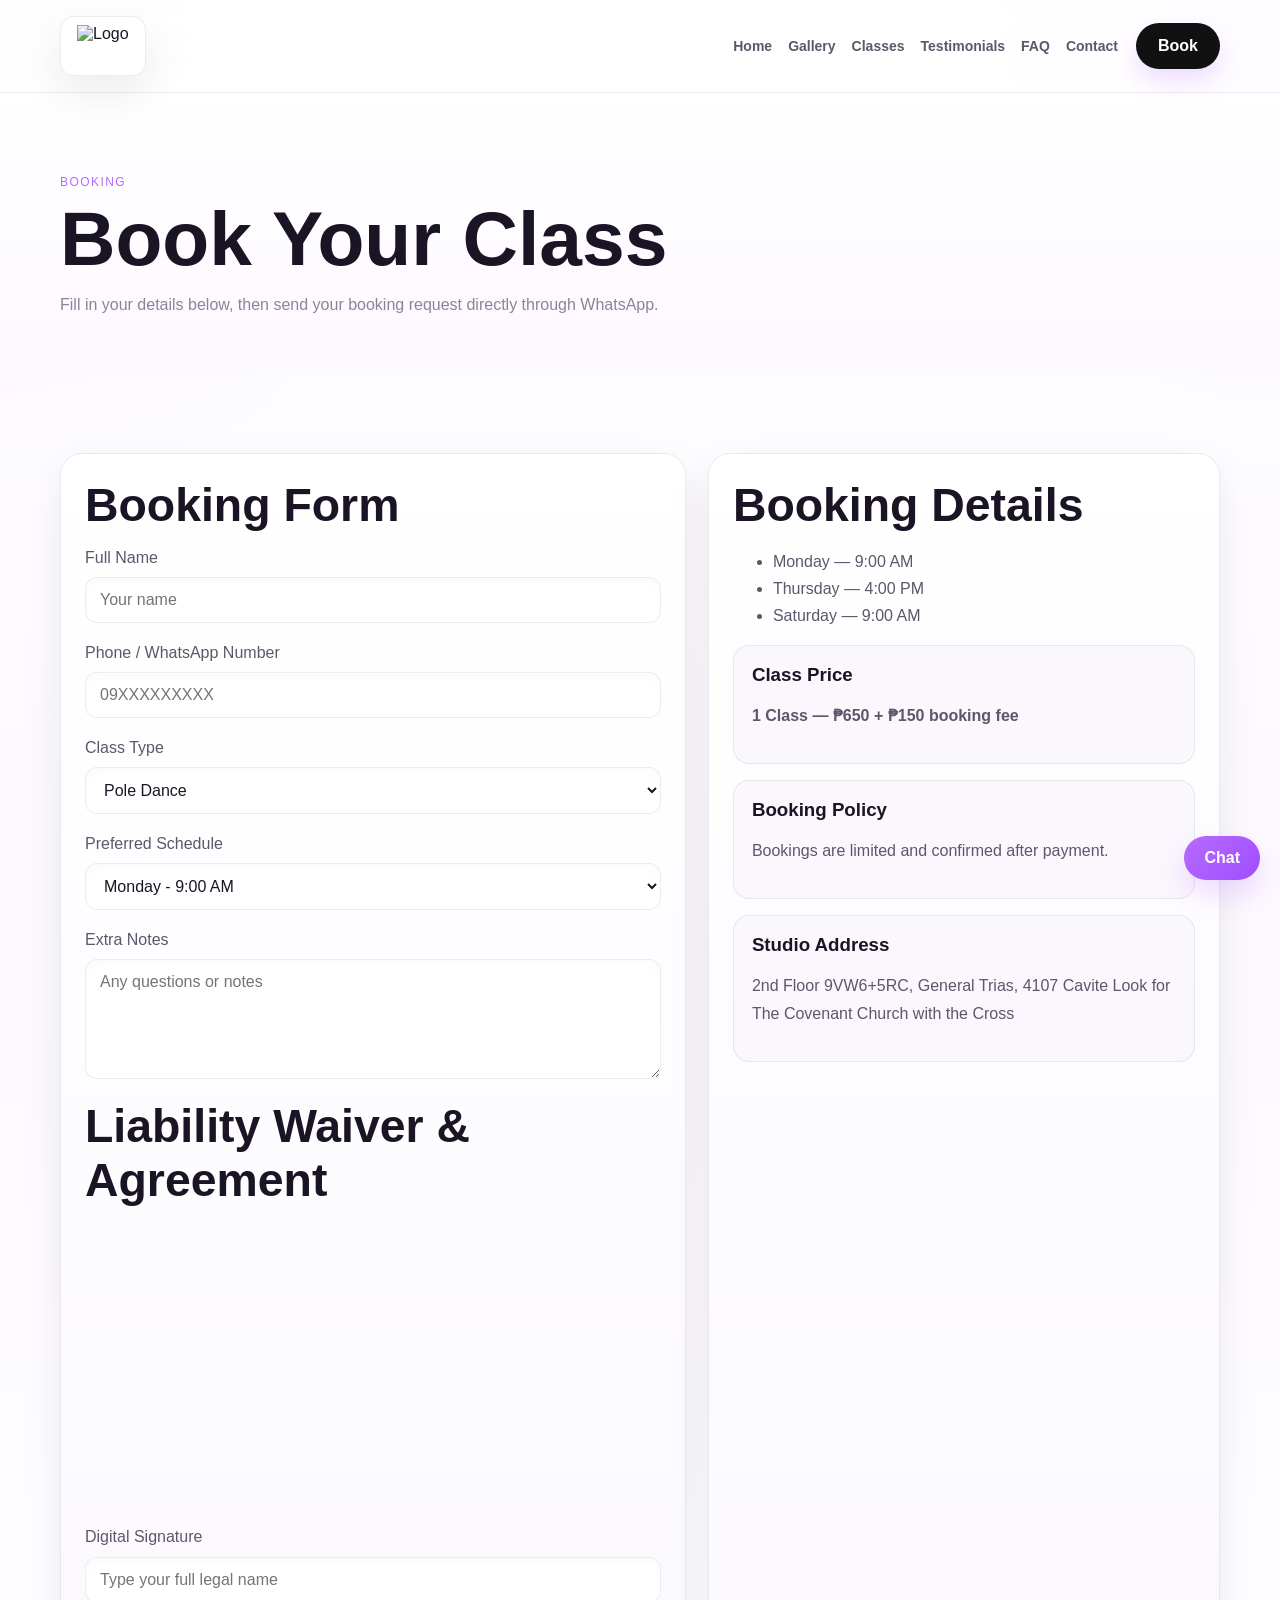
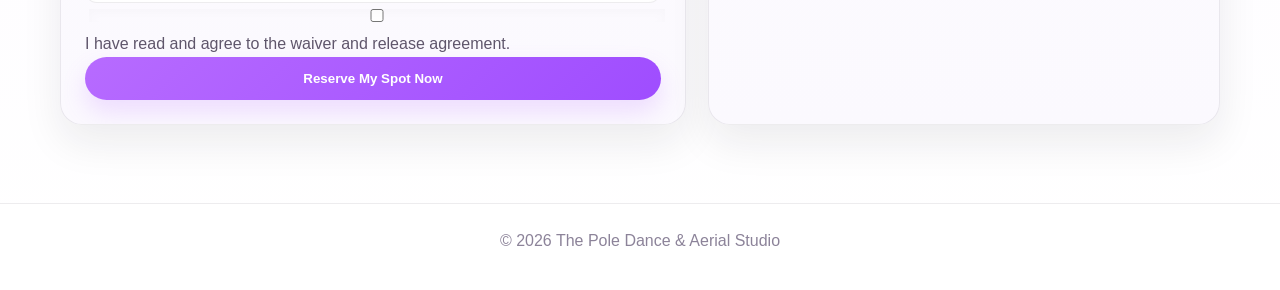
==== booking.html @ 5b28c8a2 "Update booking.html" ====
<!DOCTYPE html>
<html lang="en">
<head>
  <meta charset="UTF-8" />
  <meta name="viewport" content="width=device-width, initial-scale=1.0" />
  <title>Book a Class | The Pole Dance & Aerial Studio</title>
  <link rel="stylesheet" href="styles.css">
</head>
<body>

<header>
  <div class="container nav">
    <div class="logo-box"><img src="logo.jpg" alt="Logo"></div>
    <div class="nav-right">
      <nav>
        <a href="index.html">Home</a>
        <a href="gallery.html">Gallery</a>
        <a href="classes.html">Classes</a>
        <a href="testimonials.html">Testimonials</a>
        <a href="faq.html">FAQ</a>
        <a href="contact.html">Contact</a>
      </nav>
      <a href="booking.html" class="book-btn active">Book</a>
    </div>
  </div>
</header>

<section class="banner">
  <div class="container">
    <p class="eyebrow">Booking</p>
    <h1>Book Your Class</h1>
    <p class="copy">Fill in your details below, then send your booking request directly through WhatsApp.</p>
  </div>
</section>

<section class="section">
  <div class="container">
    <div class="grid">
      <div class="card text-card">
        <h2>Booking Form</h2>

        <div class="form-group">
          <label for="name">Full Name</label>
          <input id="name" type="text" placeholder="Your name">
        </div>

        <div class="form-group">
          <label for="phone">Phone / WhatsApp Number</label>
          <input id="phone" type="text" placeholder="09XXXXXXXXX">
        </div>

        <div class="form-group">
          <label for="classType">Class Type</label>
          <select id="classType">
            <option value="Pole Dance">Pole Dance</option>
            <option value="Aerial Hoop">Aerial Hoop</option>
          </select>
        </div>

        <div class="form-group">
          <label for="day">Preferred Schedule</label>
          <select id="day">
            <option value="Monday - 9:00 AM">Monday - 9:00 AM</option>
            <option value="Thursday - 4:00 PM">Thursday - 4:00 PM</option>
            <option value="Saturday - 9:00 AM">Saturday - 9:00 AM</option>
          </select>
        </div>

        <div class="form-group">
          <label for="notes">Extra Notes</label>
          <textarea id="notes" placeholder="Any questions or notes"></textarea>
        </div>
<div class="waiver-section">

  <h2>Liability Waiver & Agreement</h2>

  <div class="waiver-scroll">

    <iframe 
      src="Legacy_Pole_Aerial_Waiver.pdf"
      width="100%"
      height="300px"
      style="border:none;">
    </iframe>

  </div>

  <div class="signature-section">

    <label>Digital Signature</label>

    <input 
      type="text" 
      id="signature"
      placeholder="Type your full legal name"
      required
    >

    <label class="checkbox-waiver">
      <input type="checkbox" id="waiverAgree" required>
      I have read and agree to the waiver and release agreement.
    </label>
<button type="button" class="submit-btn" onclick="validateWaiver()">
  Reserve My Spot Now
</button>
  </div>
<script>
function validateWaiver() {
    const waiver = document.getElementById("waiverAgree");

    if (!waiver.checked) {
        alert("Please agree to the waiver before booking.");
        return;
    }

    window.location.href = "https://api.whatsapp.com/send?phone=639910194877&text=Hi%20Legacy%20Dance%20Studio%2C%20I%20have%20read%20and%20agreed%20to%20the%20waiver.%20I%20would%20like%20to%20book%20a%20class.";
}
</script>
</div>
      


      </div>

      <div class="card text-card">
        <h2>Booking Details</h2>
        <ul>
          <li>Monday — 9:00 AM</li>
          <li>Thursday — 4:00 PM</li>
          <li>Saturday — 9:00 AM</li>
        </ul>

        <div class="info-box">
          <h3>Class Price</h3>
          <p><strong>1 Class — ₱650 + ₱150 booking fee</strong></p>
        </div>

        <div class="info-box">
          <h3>Booking Policy</h3>
          <p>Bookings are limited and confirmed after payment.</p>
        </div>

        <div class="info-box">
          <h3>Studio Address</h3>
          <p>2nd Floor 9VW6+5RC, General Trias, 4107 Cavite Look for The Covenant Church with the Cross </p>
        </div>
      </div>
    </div>
  </div>
</section>

<footer>© 2026 The Pole Dance &amp; Aerial Studio</footer>

<a class="whatsapp" href="https://https://api.whatsapp.com/send?phone=639063782296&text=/639063782296?text=Hi%2C%20I%E2%80%99d%20like%20to%20book%20a%20class%20at%20The%20Pole%20Dance%20%26%20Aerial%20Studio.">Chat</a>

<script>
  
</script>
<script>
function validateWaiver() {
    const waiver = document.getElementById("waiverAgree");

    if (!waiver.checked) {
        alert("Please agree to the waiver before booking.");
        return;
    }

    window.location.href = "https://wa.me/639910194877?text=Hi%20Legacy%20Dance%20Studio,%20I%20have%20read%20and%20agreed%20to%20the%20waiver.%20I%20would%20like%20to%20book%20a%20class.";
}
</script>
</body>
</html>
---- styles.css ----
:root{
  --bg:#ffffff;
  --bg-soft:#faf7fd;
  --card:#ffffff;
  --card-soft:#fbf9fe;
  --text:#1a1424;
  --muted:#5f566b;
  --muted-2:#8c8399;
  --accent:#b76bff;
  --accent-2:#f2e6ff;
  --line:rgba(31,22,40,0.08);
  --shadow:0 18px 40px rgba(31,22,40,0.08);
  --shadow-strong:0 24px 50px rgba(31,22,40,0.12);
  --radius:22px;
  --max:1160px;
}

*{box-sizing:border-box}
html{scroll-behavior:smooth}
body{
  margin:0;
  font-family:Arial, Helvetica, sans-serif;
  color:var(--text);
  background:
    radial-gradient(circle at top left, rgba(183,107,255,0.08), transparent 22%),
    radial-gradient(circle at top right, rgba(242,230,255,0.9), transparent 18%),
    linear-gradient(180deg,#ffffff 0%, #fcf9ff 48%, #ffffff 100%);
}

a{color:inherit;text-decoration:none}

.container{
  width:min(var(--max), calc(100% - 32px));
  margin:0 auto;
}

header{
  position:sticky;
  top:0;
  z-index:100;
  background:rgba(255,255,255,0.88);
  border-bottom:1px solid var(--line);
  backdrop-filter:blur(14px);
}

.nav{
  display:flex;
  justify-content:space-between;
  align-items:center;
  gap:18px;
  flex-wrap:wrap;
  padding:16px 0;
}

.logo-box{
  background:#fff;
  padding:8px 16px;
  border-radius:14px;
  box-shadow:var(--shadow);
  border:1px solid var(--line);
}

.logo-box img{
  display:block;
  height:42px;
  width:auto;
}

.nav-right{
  display:flex;
  align-items:center;
  gap:18px;
  flex-wrap:wrap;
}

nav{
  display:flex;
  gap:16px;
  flex-wrap:wrap;
}

nav a{
  font-size:14px;
  font-weight:700;
  color:var(--muted);
  transition:color .2s ease;
}

nav a:hover,
nav a.active{
  color:var(--text);
}

.book-btn,
.btn,
.btn-secondary{
  display:inline-flex;
  align-items:center;
  justify-content:center;
  padding:13px 20px;
  border-radius:999px;
  font-weight:700;
  transition:transform .2s ease, box-shadow .2s ease, opacity .2s ease;
}

.book-btn,
.btn{
  background:linear-gradient(135deg,var(--accent),#9f4dff);
  color:#fff;
  box-shadow:0 12px 24px rgba(183,107,255,0.22);
}

.book-btn:hover,
.btn:hover,
.btn-secondary:hover{
  transform:translateY(-2px);
}

.btn-secondary{
  background:#fff;
  color:var(--text);
  border:1px solid var(--line);
  box-shadow:var(--shadow);
}

.hero{
  position:relative;
  overflow:hidden;
  background:
    linear-gradient(180deg, rgba(255,255,255,0.56), rgba(255,255,255,0.9)),
    url('pole1.jpg.png') center/cover no-repeat;
}

.hero::before{
  content:"";
  position:absolute;
  inset:0;
  background:radial-gradient(circle at left center, rgba(183,107,255,0.08), transparent 28%);
  pointer-events:none;
}

.hero-inner{
  position:relative;
  padding:120px 0 96px;
  max-width:760px;
}

.badge{
  display:inline-block;
  margin-bottom:18px;
  padding:9px 15px;
  border-radius:999px;
  background:#fff;
  border:1px solid var(--line);
  color:var(--accent);
  font-size:12px;
  letter-spacing:.12em;
  text-transform:uppercase;
  box-shadow:var(--shadow);
}

h1{
  margin:0 0 14px;
  font-size:clamp(2.8rem,6vw,5rem);
  line-height:1.02;
}

.hero p{
  max-width:700px;
  color:var(--muted);
  line-height:1.7;
  font-size:18px;
  margin:0 0 22px;
}

.hero-actions{
  display:flex;
  gap:14px;
  flex-wrap:wrap;
  margin-bottom:16px;
}

.hero-note{
  color:var(--accent);
  font-weight:700;
}

.section{
  padding:78px 0;
}

.banner{
  padding:82px 0 28px;
  background:linear-gradient(180deg,#ffffff,#fcf9ff);
}

.eyebrow{
  color:var(--accent);
  text-transform:uppercase;
  letter-spacing:.12em;
  font-size:12px;
  margin:0 0 10px;
}

h2{
  margin:0 0 12px;
  font-size:clamp(2rem,4vw,2.9rem);
}

h3{
  margin:0 0 10px;
}

.copy{
  color:var(--muted-2);
  line-height:1.7;
  max-width:760px;
  margin:0 0 28px;
}

.grid-2,
.grid-3,
.grid{
  display:grid;
  gap:22px;
}

.grid-2{grid-template-columns:repeat(2,minmax(0,1fr))}
.grid-3{grid-template-columns:repeat(3,minmax(0,1fr))}
.grid{grid-template-columns:1.1fr .9fr}

.card{
  background:linear-gradient(180deg,var(--card) 0%, var(--card-soft) 100%);
  border:1px solid var(--line);
  border-radius:var(--radius);
  overflow:hidden;
  box-shadow:var(--shadow);
  transition:transform .22s ease, box-shadow .22s ease;
}

.card:hover{
  transform:translateY(-4px);
  box-shadow:var(--shadow-strong);
}

.card img{
  width:100%;
  height:380px;
  object-fit:cover;
  display:block;
}

.card-body,
.text-card{
  padding:24px;
}

.card-body p,
.text-card p,
.text-card li,
.text-card label,
.copy-small{
  color:var(--muted);
  line-height:1.7;
}

.feature-grid{
  display:grid;
  grid-template-columns:repeat(4,minmax(0,1fr));
  gap:16px;
  margin-top:26px;
}

.feature-pill{
  background:#fff;
  border:1px solid var(--line);
  border-radius:18px;
  padding:18px;
  color:var(--muted);
  box-shadow:var(--shadow);
}

.feature-pill strong{
  display:block;
  margin-bottom:6px;
  color:var(--text);
}

.quote{
  font-size:17px;
  line-height:1.8;
  color:var(--text);
}

.name{
  margin-top:16px;
  color:var(--accent);
  font-weight:700;
}

details{
  background:#fff;
  border:1px solid var(--line);
  border-radius:18px;
  box-shadow:var(--shadow);
  overflow:hidden;
  margin-bottom:16px;
}

summary{
  list-style:none;
  cursor:pointer;
  padding:22px 24px;
  font-weight:700;
  position:relative;
}

summary::-webkit-details-marker{display:none}

summary::after{
  content:"+";
  position:absolute;
  right:24px;
  top:50%;
  transform:translateY(-50%);
  font-size:22px;
  color:var(--accent);
}

details[open] summary::after{
  content:"–";
}

.faq-answer{
  padding:0 24px 22px;
  color:var(--muted);
  line-height:1.7;
}

.form-group{
  margin-bottom:16px;
}

input,select,textarea{
  width:100%;
  margin-top:6px;
  padding:13px 14px;
  border-radius:12px;
  border:1px solid var(--line);
  background:#fff;
  color:var(--text);
  font:inherit;
  box-shadow:0 4px 10px rgba(0,0,0,0.02) inset;
}

textarea{
  min-height:120px;
  resize:vertical;
}

.submit-btn{
  display:inline-flex;
  align-items:center;
  justify-content:center;
  width:100%;
  padding:14px 22px;
  border:none;
  border-radius:999px;
  background:linear-gradient(135deg,var(--accent),#9f4dff);
  color:#fff;
  font-weight:700;
  cursor:pointer;
  box-shadow:0 12px 24px rgba(183,107,255,0.2);
}

.info-box{
  background:var(--bg-soft);
  border:1px solid var(--line);
  border-radius:16px;
  padding:18px;
  margin-top:16px;
}

.social-stack{
  display:flex;
  flex-direction:column;
  gap:12px;
  margin-top:14px;
}

.social-btn{
  display:flex;
  align-items:center;
  gap:10px;
  padding:13px 14px;
  border-radius:14px;
  color:#fff;
  font-weight:700;
}

.social-facebook{
  background:#1877F2;
  box-shadow:0 10px 22px rgba(24,119,242,0.14);
}

.social-instagram{
  background:linear-gradient(45deg,#f09433,#e6683c,#dc2743,#cc2366,#bc1888);
  box-shadow:0 10px 22px rgba(220,39,67,0.14);
}

.map-wrap{
  margin-top:18px;
  border-radius:18px;
  overflow:hidden;
  border:1px solid var(--line);
  box-shadow:var(--shadow);
}

.map-wrap iframe{
  width:100%;
  height:320px;
  border:0;
  display:block;
}

.price-card{
  text-align:center;
  background:linear-gradient(135deg,#ffffff,#faf7fd);
}

.price{
  font-size:28px;
  font-weight:700;
  color:var(--accent);
  margin:10px 0 14px;
}

footer{
  border-top:1px solid var(--line);
  color:var(--muted-2);
  text-align:center;
  padding:28px 20px 40px;
  background:#fff;
}

.whatsapp{
  position:fixed;
  right:20px;
  bottom:20px;
  z-index:60;
  padding:13px 20px;
  border-radius:999px;
  background:linear-gradient(135deg,var(--accent),#9f4dff);
  color:#fff;
  font-weight:700;
  box-shadow:0 14px 28px rgba(183,107,255,0.22);
}

@media (max-width:900px){
  .grid-2,.grid-3,.grid,.feature-grid{
    grid-template-columns:1fr;
  }
}
.booking-section {
  max-width: 760px;
  margin: 60px auto;
  padding: 30px;
  text-align: center;
}

.booking-form {
  display: flex;
  flex-direction: column;
  gap: 15px;
  text-align: left;
  background: #fff;
  padding: 30px;
  border-radius: 18px;
  box-shadow: 0 10px 30px rgba(0,0,0,0.08);
}

.booking-form input,
.booking-form select {
  padding: 14px;
  border: 1px solid #ddd;
  border-radius: 10px;
  font-size: 16px;
}

.payment-box {
  background: #faf7f0;
  padding: 20px;
  border-radius: 14px;
  border: 1px solid #e6d8b8;
}

.note {
  font-size: 14px;
  color: #777;
}

.book-btn {
  background: #111;
  color: white;
  padding: 14px 22px;
  border: none;
  border-radius: 999px;
  text-align: center;
  text-decoration: none;
  font-size: 16px;
  cursor: pointer;
}

.confirmation {
  margin-top: 25px;
  padding: 25px;
  background: #f6f1e7;
  border-radius: 15px;
}

.hidden {
  display: none;
}
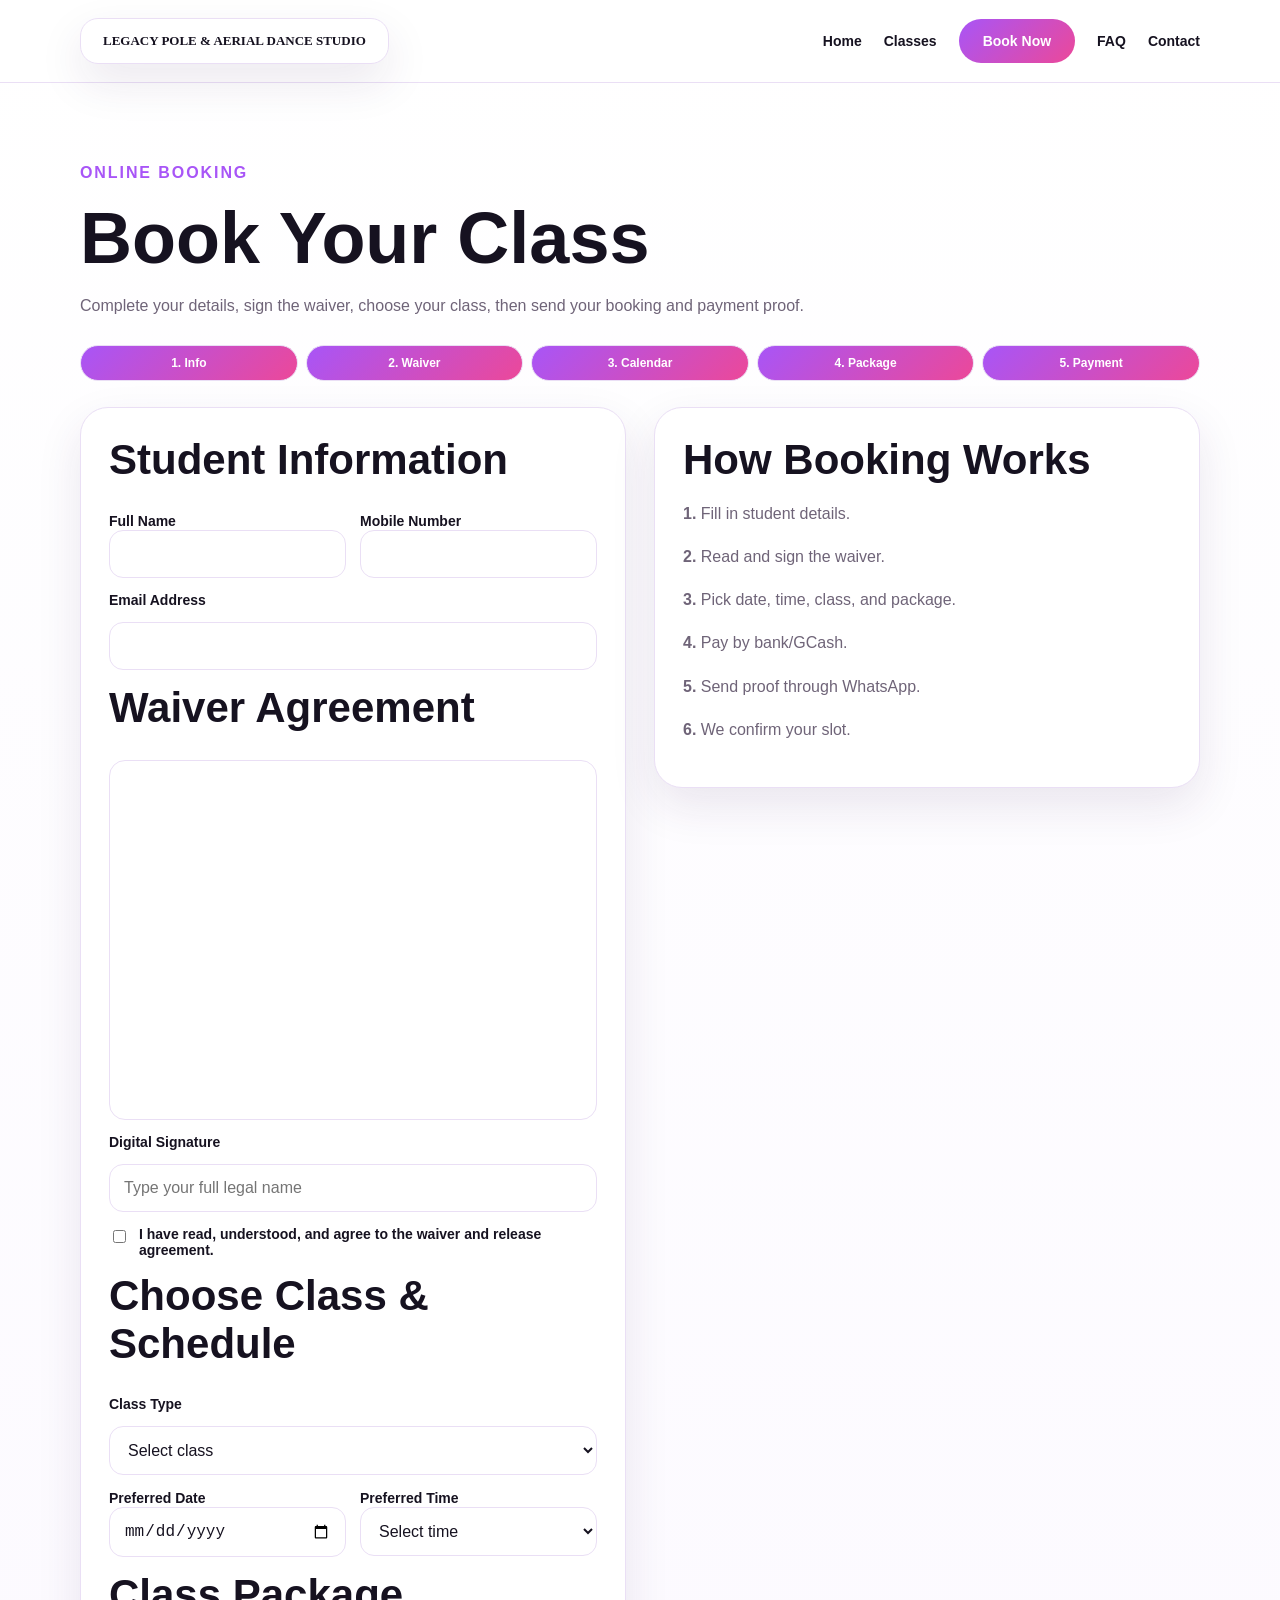
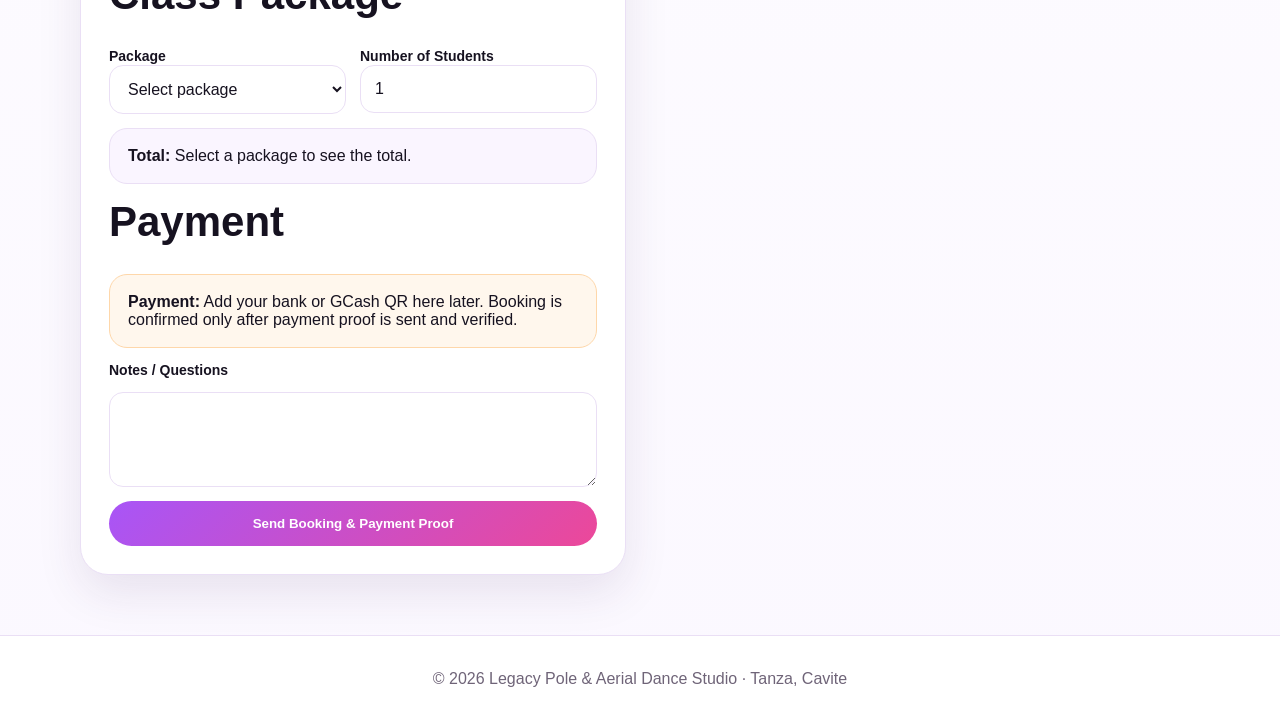
==== commit 65532123: "Add files via upload" ====
--- a/booking.html
+++ b/booking.html
@@ -1,172 +1 @@
-<!DOCTYPE html>
-<html lang="en">
-<head>
-  <meta charset="UTF-8" />
-  <meta name="viewport" content="width=device-width, initial-scale=1.0" />
-  <title>Book a Class | The Pole Dance & Aerial Studio</title>
-  <link rel="stylesheet" href="styles.css">
-</head>
-<body>
-
-<header>
-  <div class="container nav">
-    <div class="logo-box"><img src="logo.jpg" alt="Logo"></div>
-    <div class="nav-right">
-      <nav>
-        <a href="index.html">Home</a>
-        <a href="gallery.html">Gallery</a>
-        <a href="classes.html">Classes</a>
-        <a href="testimonials.html">Testimonials</a>
-        <a href="faq.html">FAQ</a>
-        <a href="contact.html">Contact</a>
-      </nav>
-      <a href="booking.html" class="book-btn active">Book</a>
-    </div>
-  </div>
-</header>
-
-<section class="banner">
-  <div class="container">
-    <p class="eyebrow">Booking</p>
-    <h1>Book Your Class</h1>
-    <p class="copy">Fill in your details below, then send your booking request directly through WhatsApp.</p>
-  </div>
-</section>
-
-<section class="section">
-  <div class="container">
-    <div class="grid">
-      <div class="card text-card">
-        <h2>Booking Form</h2>
-
-        <div class="form-group">
-          <label for="name">Full Name</label>
-          <input id="name" type="text" placeholder="Your name">
-        </div>
-
-        <div class="form-group">
-          <label for="phone">Phone / WhatsApp Number</label>
-          <input id="phone" type="text" placeholder="09XXXXXXXXX">
-        </div>
-
-        <div class="form-group">
-          <label for="classType">Class Type</label>
-          <select id="classType">
-            <option value="Pole Dance">Pole Dance</option>
-            <option value="Aerial Hoop">Aerial Hoop</option>
-          </select>
-        </div>
-
-        <div class="form-group">
-          <label for="day">Preferred Schedule</label>
-          <select id="day">
-            <option value="Monday - 9:00 AM">Monday - 9:00 AM</option>
-            <option value="Thursday - 4:00 PM">Thursday - 4:00 PM</option>
-            <option value="Saturday - 9:00 AM">Saturday - 9:00 AM</option>
-          </select>
-        </div>
-
-        <div class="form-group">
-          <label for="notes">Extra Notes</label>
-          <textarea id="notes" placeholder="Any questions or notes"></textarea>
-        </div>
-<div class="waiver-section">
-
-  <h2>Liability Waiver & Agreement</h2>
-
-  <div class="waiver-scroll">
-
-    <iframe 
-      src="Legacy_Pole_Aerial_Waiver.pdf"
-      width="100%"
-      height="300px"
-      style="border:none;">
-    </iframe>
-
-  </div>
-
-  <div class="signature-section">
-
-    <label>Digital Signature</label>
-
-    <input 
-      type="text" 
-      id="signature"
-      placeholder="Type your full legal name"
-      required
-    >
-
-    <label class="checkbox-waiver">
-      <input type="checkbox" id="waiverAgree" required>
-      I have read and agree to the waiver and release agreement.
-    </label>
-<button type="button" class="submit-btn" onclick="validateWaiver()">
-  Reserve My Spot Now
-</button>
-  </div>
-<script>
-function validateWaiver() {
-    const waiver = document.getElementById("waiverAgree");
-
-    if (!waiver.checked) {
-        alert("Please agree to the waiver before booking.");
-        return;
-    }
-
-    window.location.href = "https://api.whatsapp.com/send?phone=639910194877&text=Hi%20Legacy%20Dance%20Studio%2C%20I%20have%20read%20and%20agreed%20to%20the%20waiver.%20I%20would%20like%20to%20book%20a%20class.";
-}
-</script>
-</div>
-      
-
-
-      </div>
-
-      <div class="card text-card">
-        <h2>Booking Details</h2>
-        <ul>
-          <li>Monday — 9:00 AM</li>
-          <li>Thursday — 4:00 PM</li>
-          <li>Saturday — 9:00 AM</li>
-        </ul>
-
-        <div class="info-box">
-          <h3>Class Price</h3>
-          <p><strong>1 Class — ₱650 + ₱150 booking fee</strong></p>
-        </div>
-
-        <div class="info-box">
-          <h3>Booking Policy</h3>
-          <p>Bookings are limited and confirmed after payment.</p>
-        </div>
-
-        <div class="info-box">
-          <h3>Studio Address</h3>
-          <p>2nd Floor 9VW6+5RC, General Trias, 4107 Cavite Look for The Covenant Church with the Cross </p>
-        </div>
-      </div>
-    </div>
-  </div>
-</section>
-
-<footer>© 2026 The Pole Dance &amp; Aerial Studio</footer>
-
-<a class="whatsapp" href="https://https://api.whatsapp.com/send?phone=639063782296&text=/639063782296?text=Hi%2C%20I%E2%80%99d%20like%20to%20book%20a%20class%20at%20The%20Pole%20Dance%20%26%20Aerial%20Studio.">Chat</a>
-
-<script>
-  
-</script>
-<script>
-function validateWaiver() {
-    const waiver = document.getElementById("waiverAgree");
-
-    if (!waiver.checked) {
-        alert("Please agree to the waiver before booking.");
-        return;
-    }
-
-    window.location.href = "https://wa.me/639910194877?text=Hi%20Legacy%20Dance%20Studio,%20I%20have%20read%20and%20agreed%20to%20the%20waiver.%20I%20would%20like%20to%20book%20a%20class.";
-}
-</script>
-</body>
-</html>
+<!doctype html><html lang="en"><head><meta charset="UTF-8"><meta name="viewport" content="width=device-width,initial-scale=1.0"><title>Book Online | Legacy Pole & Aerial Dance Studio Tanza</title><meta name="description" content="Book your pole dance or aerial hoop class online in Tanza, Cavite. Complete student details, waiver, class package, and payment confirmation."><meta name="robots" content="index, follow"><link rel="canonical" href="https://arnseyy78-stack.github.io/pole-studio-site/booking.html"><meta property="og:title" content="Book Online | Legacy Pole & Aerial Dance Studio Tanza"><meta property="og:description" content="Book your pole dance or aerial hoop class online in Tanza, Cavite. Complete student details, waiver, class package, and payment confirmation."><meta property="og:type" content="website"><meta property="og:image" content="https://arnseyy78-stack.github.io/pole-studio-site/studio1.jpg.png"><link rel="stylesheet" href="styles.css"></head><body><header class="site-header"><div class="container nav"><a class="logo-card" href="index.html">LEGACY POLE & AERIAL DANCE STUDIO</a><nav class="nav-links"><a href="index.html">Home</a><a href="classes.html">Classes</a><a href="booking.html" class="book-pill">Book Now</a><a href="faq.html">FAQ</a><a href="contact.html">Contact</a></nav></div></header><main class="booking-wrap"><div class="container"><p class="eyebrow">Online Booking</p><h1>Book Your Class</h1><p>Complete your details, sign the waiver, choose your class, then send your booking and payment proof.</p><div class="progress"><div class="step-dot active">1. Info</div><div class="step-dot active">2. Waiver</div><div class="step-dot active">3. Calendar</div><div class="step-dot active">4. Package</div><div class="step-dot active">5. Payment</div></div><div class="booking-grid"><section class="panel"><form class="booking-form" onsubmit="event.preventDefault();validateAndSendBooking();"><h2>Student Information</h2><div class="form-row"><div><label for="name">Full Name</label><input id="name" required></div><div><label for="phone">Mobile Number</label><input id="phone" type="tel" required></div></div><label for="email">Email Address</label><input id="email" type="email" required><h2>Waiver Agreement</h2><iframe class="waiver-frame" src="Legacy_Pole_Aerial_Waiver.pdf" title="Student waiver"></iframe><label for="signature">Digital Signature</label><input id="signature" placeholder="Type your full legal name" required><label class="checkline"><input id="waiverAgree" type="checkbox" required> I have read, understood, and agree to the waiver and release agreement.</label><h2>Choose Class & Schedule</h2><label for="classType">Class Type</label><select id="classType" required><option value="">Select class</option><option>Static Pole</option><option>Spinny Heels Pole</option><option>Aerial Hoop</option><option>Private Class</option></select><div class="form-row"><div><label for="bookingDate">Preferred Date</label><input id="bookingDate" type="date" required></div><div><label for="bookingTime">Preferred Time</label><select id="bookingTime" required><option value="">Select time</option><option>10:00 AM</option><option>1:00 PM</option><option>4:00 PM</option><option>7:00 PM</option></select></div></div><h2>Class Package</h2><div class="form-row"><div><label for="packageType">Package</label><select id="packageType" required><option value="">Select package</option><option>Single Class</option><option>4-Class Package</option><option>8-Class Package</option><option>Private Class</option></select></div><div><label for="students">Number of Students</label><input id="students" type="number" min="1" max="10" value="1" required></div></div><div class="payment-box"><strong>Total:</strong> <span id="priceDisplay">Select a package to see the total.</span></div><h2>Payment</h2><div class="notice"><strong>Payment:</strong> Add your bank or GCash QR here later. Booking is confirmed only after payment proof is sent and verified.</div><label for="notes">Notes / Questions</label><textarea id="notes"></textarea><button class="btn btn-primary" type="submit">Send Booking & Payment Proof</button><div id="confirmation" class="confirmation hidden">Thank you. WhatsApp will open so you can send your details and payment proof.</div></form></section><aside class="panel"><h2>How Booking Works</h2><p><strong>1.</strong> Fill in student details.</p><p><strong>2.</strong> Read and sign the waiver.</p><p><strong>3.</strong> Pick date, time, class, and package.</p><p><strong>4.</strong> Pay by bank/GCash.</p><p><strong>5.</strong> Send proof through WhatsApp.</p><p><strong>6.</strong> We confirm your slot.</p></aside></div></div></main><footer class="footer"><div class="container">© 2026 Legacy Pole & Aerial Dance Studio · Tanza, Cavite</div></footer><script src="booking.js"></script></body></html>
--- a/styles.css
+++ b/styles.css
@@ -1,523 +1,17 @@
-:root{
-  --bg:#ffffff;
-  --bg-soft:#faf7fd;
-  --card:#ffffff;
-  --card-soft:#fbf9fe;
-  --text:#1a1424;
-  --muted:#5f566b;
-  --muted-2:#8c8399;
-  --accent:#b76bff;
-  --accent-2:#f2e6ff;
-  --line:rgba(31,22,40,0.08);
-  --shadow:0 18px 40px rgba(31,22,40,0.08);
-  --shadow-strong:0 24px 50px rgba(31,22,40,0.12);
-  --radius:22px;
-  --max:1160px;
-}
 
-*{box-sizing:border-box}
-html{scroll-behavior:smooth}
-body{
-  margin:0;
-  font-family:Arial, Helvetica, sans-serif;
-  color:var(--text);
-  background:
-    radial-gradient(circle at top left, rgba(183,107,255,0.08), transparent 22%),
-    radial-gradient(circle at top right, rgba(242,230,255,0.9), transparent 18%),
-    linear-gradient(180deg,#ffffff 0%, #fcf9ff 48%, #ffffff 100%);
-}
-
-a{color:inherit;text-decoration:none}
-
-.container{
-  width:min(var(--max), calc(100% - 32px));
-  margin:0 auto;
-}
-
-header{
-  position:sticky;
-  top:0;
-  z-index:100;
-  background:rgba(255,255,255,0.88);
-  border-bottom:1px solid var(--line);
-  backdrop-filter:blur(14px);
-}
-
-.nav{
-  display:flex;
-  justify-content:space-between;
-  align-items:center;
-  gap:18px;
-  flex-wrap:wrap;
-  padding:16px 0;
-}
-
-.logo-box{
-  background:#fff;
-  padding:8px 16px;
-  border-radius:14px;
-  box-shadow:var(--shadow);
-  border:1px solid var(--line);
-}
-
-.logo-box img{
-  display:block;
-  height:42px;
-  width:auto;
-}
-
-.nav-right{
-  display:flex;
-  align-items:center;
-  gap:18px;
-  flex-wrap:wrap;
-}
-
-nav{
-  display:flex;
-  gap:16px;
-  flex-wrap:wrap;
-}
-
-nav a{
-  font-size:14px;
-  font-weight:700;
-  color:var(--muted);
-  transition:color .2s ease;
-}
-
-nav a:hover,
-nav a.active{
-  color:var(--text);
-}
-
-.book-btn,
-.btn,
-.btn-secondary{
-  display:inline-flex;
-  align-items:center;
-  justify-content:center;
-  padding:13px 20px;
-  border-radius:999px;
-  font-weight:700;
-  transition:transform .2s ease, box-shadow .2s ease, opacity .2s ease;
-}
-
-.book-btn,
-.btn{
-  background:linear-gradient(135deg,var(--accent),#9f4dff);
-  color:#fff;
-  box-shadow:0 12px 24px rgba(183,107,255,0.22);
-}
-
-.book-btn:hover,
-.btn:hover,
-.btn-secondary:hover{
-  transform:translateY(-2px);
-}
-
-.btn-secondary{
-  background:#fff;
-  color:var(--text);
-  border:1px solid var(--line);
-  box-shadow:var(--shadow);
-}
-
-.hero{
-  position:relative;
-  overflow:hidden;
-  background:
-    linear-gradient(180deg, rgba(255,255,255,0.56), rgba(255,255,255,0.9)),
-    url('pole1.jpg.png') center/cover no-repeat;
-}
-
-.hero::before{
-  content:"";
-  position:absolute;
-  inset:0;
-  background:radial-gradient(circle at left center, rgba(183,107,255,0.08), transparent 28%);
-  pointer-events:none;
-}
-
-.hero-inner{
-  position:relative;
-  padding:120px 0 96px;
-  max-width:760px;
-}
-
-.badge{
-  display:inline-block;
-  margin-bottom:18px;
-  padding:9px 15px;
-  border-radius:999px;
-  background:#fff;
-  border:1px solid var(--line);
-  color:var(--accent);
-  font-size:12px;
-  letter-spacing:.12em;
-  text-transform:uppercase;
-  box-shadow:var(--shadow);
-}
-
-h1{
-  margin:0 0 14px;
-  font-size:clamp(2.8rem,6vw,5rem);
-  line-height:1.02;
-}
-
-.hero p{
-  max-width:700px;
-  color:var(--muted);
-  line-height:1.7;
-  font-size:18px;
-  margin:0 0 22px;
-}
-
-.hero-actions{
-  display:flex;
-  gap:14px;
-  flex-wrap:wrap;
-  margin-bottom:16px;
-}
-
-.hero-note{
-  color:var(--accent);
-  font-weight:700;
-}
-
-.section{
-  padding:78px 0;
-}
-
-.banner{
-  padding:82px 0 28px;
-  background:linear-gradient(180deg,#ffffff,#fcf9ff);
-}
-
-.eyebrow{
-  color:var(--accent);
-  text-transform:uppercase;
-  letter-spacing:.12em;
-  font-size:12px;
-  margin:0 0 10px;
-}
-
-h2{
-  margin:0 0 12px;
-  font-size:clamp(2rem,4vw,2.9rem);
-}
-
-h3{
-  margin:0 0 10px;
-}
-
-.copy{
-  color:var(--muted-2);
-  line-height:1.7;
-  max-width:760px;
-  margin:0 0 28px;
-}
-
-.grid-2,
-.grid-3,
-.grid{
-  display:grid;
-  gap:22px;
-}
-
-.grid-2{grid-template-columns:repeat(2,minmax(0,1fr))}
-.grid-3{grid-template-columns:repeat(3,minmax(0,1fr))}
-.grid{grid-template-columns:1.1fr .9fr}
-
-.card{
-  background:linear-gradient(180deg,var(--card) 0%, var(--card-soft) 100%);
-  border:1px solid var(--line);
-  border-radius:var(--radius);
-  overflow:hidden;
-  box-shadow:var(--shadow);
-  transition:transform .22s ease, box-shadow .22s ease;
-}
-
-.card:hover{
-  transform:translateY(-4px);
-  box-shadow:var(--shadow-strong);
-}
-
-.card img{
-  width:100%;
-  height:380px;
-  object-fit:cover;
-  display:block;
-}
-
-.card-body,
-.text-card{
-  padding:24px;
-}
-
-.card-body p,
-.text-card p,
-.text-card li,
-.text-card label,
-.copy-small{
-  color:var(--muted);
-  line-height:1.7;
-}
-
-.feature-grid{
-  display:grid;
-  grid-template-columns:repeat(4,minmax(0,1fr));
-  gap:16px;
-  margin-top:26px;
-}
-
-.feature-pill{
-  background:#fff;
-  border:1px solid var(--line);
-  border-radius:18px;
-  padding:18px;
-  color:var(--muted);
-  box-shadow:var(--shadow);
-}
-
-.feature-pill strong{
-  display:block;
-  margin-bottom:6px;
-  color:var(--text);
-}
-
-.quote{
-  font-size:17px;
-  line-height:1.8;
-  color:var(--text);
-}
-
-.name{
-  margin-top:16px;
-  color:var(--accent);
-  font-weight:700;
-}
-
-details{
-  background:#fff;
-  border:1px solid var(--line);
-  border-radius:18px;
-  box-shadow:var(--shadow);
-  overflow:hidden;
-  margin-bottom:16px;
-}
-
-summary{
-  list-style:none;
-  cursor:pointer;
-  padding:22px 24px;
-  font-weight:700;
-  position:relative;
-}
-
-summary::-webkit-details-marker{display:none}
-
-summary::after{
-  content:"+";
-  position:absolute;
-  right:24px;
-  top:50%;
-  transform:translateY(-50%);
-  font-size:22px;
-  color:var(--accent);
-}
-
-details[open] summary::after{
-  content:"–";
-}
-
-.faq-answer{
-  padding:0 24px 22px;
-  color:var(--muted);
-  line-height:1.7;
-}
-
-.form-group{
-  margin-bottom:16px;
-}
-
-input,select,textarea{
-  width:100%;
-  margin-top:6px;
-  padding:13px 14px;
-  border-radius:12px;
-  border:1px solid var(--line);
-  background:#fff;
-  color:var(--text);
-  font:inherit;
-  box-shadow:0 4px 10px rgba(0,0,0,0.02) inset;
-}
-
-textarea{
-  min-height:120px;
-  resize:vertical;
-}
-
-.submit-btn{
-  display:inline-flex;
-  align-items:center;
-  justify-content:center;
-  width:100%;
-  padding:14px 22px;
-  border:none;
-  border-radius:999px;
-  background:linear-gradient(135deg,var(--accent),#9f4dff);
-  color:#fff;
-  font-weight:700;
-  cursor:pointer;
-  box-shadow:0 12px 24px rgba(183,107,255,0.2);
-}
-
-.info-box{
-  background:var(--bg-soft);
-  border:1px solid var(--line);
-  border-radius:16px;
-  padding:18px;
-  margin-top:16px;
-}
-
-.social-stack{
-  display:flex;
-  flex-direction:column;
-  gap:12px;
-  margin-top:14px;
-}
-
-.social-btn{
-  display:flex;
-  align-items:center;
-  gap:10px;
-  padding:13px 14px;
-  border-radius:14px;
-  color:#fff;
-  font-weight:700;
-}
-
-.social-facebook{
-  background:#1877F2;
-  box-shadow:0 10px 22px rgba(24,119,242,0.14);
-}
-
-.social-instagram{
-  background:linear-gradient(45deg,#f09433,#e6683c,#dc2743,#cc2366,#bc1888);
-  box-shadow:0 10px 22px rgba(220,39,67,0.14);
-}
-
-.map-wrap{
-  margin-top:18px;
-  border-radius:18px;
-  overflow:hidden;
-  border:1px solid var(--line);
-  box-shadow:var(--shadow);
-}
-
-.map-wrap iframe{
-  width:100%;
-  height:320px;
-  border:0;
-  display:block;
-}
-
-.price-card{
-  text-align:center;
-  background:linear-gradient(135deg,#ffffff,#faf7fd);
-}
-
-.price{
-  font-size:28px;
-  font-weight:700;
-  color:var(--accent);
-  margin:10px 0 14px;
-}
-
-footer{
-  border-top:1px solid var(--line);
-  color:var(--muted-2);
-  text-align:center;
-  padding:28px 20px 40px;
-  background:#fff;
-}
-
-.whatsapp{
-  position:fixed;
-  right:20px;
-  bottom:20px;
-  z-index:60;
-  padding:13px 20px;
-  border-radius:999px;
-  background:linear-gradient(135deg,var(--accent),#9f4dff);
-  color:#fff;
-  font-weight:700;
-  box-shadow:0 14px 28px rgba(183,107,255,0.22);
-}
-
-@media (max-width:900px){
-  .grid-2,.grid-3,.grid,.feature-grid{
-    grid-template-columns:1fr;
-  }
-}
-.booking-section {
-  max-width: 760px;
-  margin: 60px auto;
-  padding: 30px;
-  text-align: center;
-}
-
-.booking-form {
-  display: flex;
-  flex-direction: column;
-  gap: 15px;
-  text-align: left;
-  background: #fff;
-  padding: 30px;
-  border-radius: 18px;
-  box-shadow: 0 10px 30px rgba(0,0,0,0.08);
-}
-
-.booking-form input,
-.booking-form select {
-  padding: 14px;
-  border: 1px solid #ddd;
-  border-radius: 10px;
-  font-size: 16px;
-}
-
-.payment-box {
-  background: #faf7f0;
-  padding: 20px;
-  border-radius: 14px;
-  border: 1px solid #e6d8b8;
-}
-
-.note {
-  font-size: 14px;
-  color: #777;
-}
-
-.book-btn {
-  background: #111;
-  color: white;
-  padding: 14px 22px;
-  border: none;
-  border-radius: 999px;
-  text-align: center;
-  text-decoration: none;
-  font-size: 16px;
-  cursor: pointer;
-}
-
-.confirmation {
-  margin-top: 25px;
-  padding: 25px;
-  background: #f6f1e7;
-  border-radius: 15px;
-}
-
-.hidden {
-  display: none;
-}
+:root{--bg:#fbf8ff;--card:#fff;--ink:#161220;--muted:#6f6478;--accent:#a855f7;--accent2:#ec4899;--line:#eadff5;--shadow:0 18px 45px rgba(58,31,86,.10)}
+*{box-sizing:border-box}body{margin:0;font-family:Arial,Helvetica,sans-serif;color:var(--ink);background:linear-gradient(180deg,#fff,var(--bg))}
+a{text-decoration:none;color:inherit}.container{width:min(1120px,92%);margin:auto}.site-header{position:sticky;top:0;z-index:10;background:rgba(255,255,255,.94);border-bottom:1px solid var(--line)}
+.nav{display:flex;align-items:center;justify-content:space-between;min-height:82px;gap:20px}.logo-card{background:#fff;border:1px solid var(--line);border-radius:18px;padding:14px 22px;box-shadow:var(--shadow);font-family:Georgia,serif;font-weight:700;font-size:13px}
+.nav-links{display:flex;align-items:center;gap:22px;font-weight:700;font-size:14px}.book-pill,.btn-primary{color:#fff;background:linear-gradient(135deg,var(--accent),var(--accent2))}
+.book-pill{padding:14px 24px;border-radius:999px}.hero,.section,.booking-wrap{padding:60px 0}.hero-grid,.booking-grid,.grid-2{display:grid;grid-template-columns:1fr 1fr;gap:28px;align-items:start}
+.grid-3{display:grid;grid-template-columns:repeat(3,1fr);gap:18px}.eyebrow{color:var(--accent);font-weight:800;letter-spacing:.12em;text-transform:uppercase}
+h1{font-size:clamp(42px,6vw,72px);line-height:1.02;margin:12px 0}h2{font-size:clamp(28px,4vw,42px);margin:0 0 14px}p{line-height:1.7;color:var(--muted)}
+.card,.panel,.hero-card{background:var(--card);border:1px solid var(--line);border-radius:28px;box-shadow:var(--shadow);overflow:hidden}.card,.panel{padding:28px}.hero-card img{height:430px;width:100%;object-fit:cover}
+.btn{border:0;border-radius:999px;padding:15px 24px;font-weight:800;cursor:pointer;display:inline-flex;align-items:center;justify-content:center}.btn-light{background:#fff;border:1px solid var(--line);color:var(--ink)}
+.price{font-size:32px;font-weight:900;color:var(--accent)}.footer{border-top:1px solid var(--line);text-align:center;padding:34px 0;color:var(--muted);background:#fff}
+.progress{display:grid;grid-template-columns:repeat(5,1fr);gap:8px;margin:26px 0}.step-dot{background:#fff;border:1px solid var(--line);border-radius:999px;padding:10px;text-align:center;font-size:12px;font-weight:800;color:var(--muted)}.step-dot.active{background:linear-gradient(135deg,var(--accent),var(--accent2));color:#fff}
+.booking-form{display:grid;gap:14px}label{font-weight:800;font-size:14px}input,select,textarea{width:100%;padding:14px;border:1px solid var(--line);border-radius:14px;font-size:16px;background:#fff;color:var(--ink)}textarea{min-height:95px}.form-row{display:grid;grid-template-columns:1fr 1fr;gap:14px}
+.waiver-frame{width:100%;height:360px;border:1px solid var(--line);border-radius:16px;background:#fff}.checkline{display:flex;gap:10px;align-items:flex-start;font-weight:700;color:var(--ink)}.checkline input{width:auto;margin-top:4px}
+.notice,.payment-box{border-radius:18px;padding:18px}.notice{background:#fff7ed;border:1px solid #fed7aa}.payment-box{background:#faf5ff;border:1px solid var(--line)}.hidden{display:none}.confirmation{background:#ecfdf5;border:1px solid #a7f3d0;border-radius:18px;padding:18px;margin-top:16px}
+@media(max-width:850px){.nav{flex-direction:column;padding:14px 0}.nav-links{flex-wrap:wrap;justify-content:center;gap:14px}.hero-grid,.grid-2,.grid-3,.booking-grid{grid-template-columns:1fr}.progress{grid-template-columns:1fr 1fr}.form-row{grid-template-columns:1fr}.hero-card img{height:300px}}
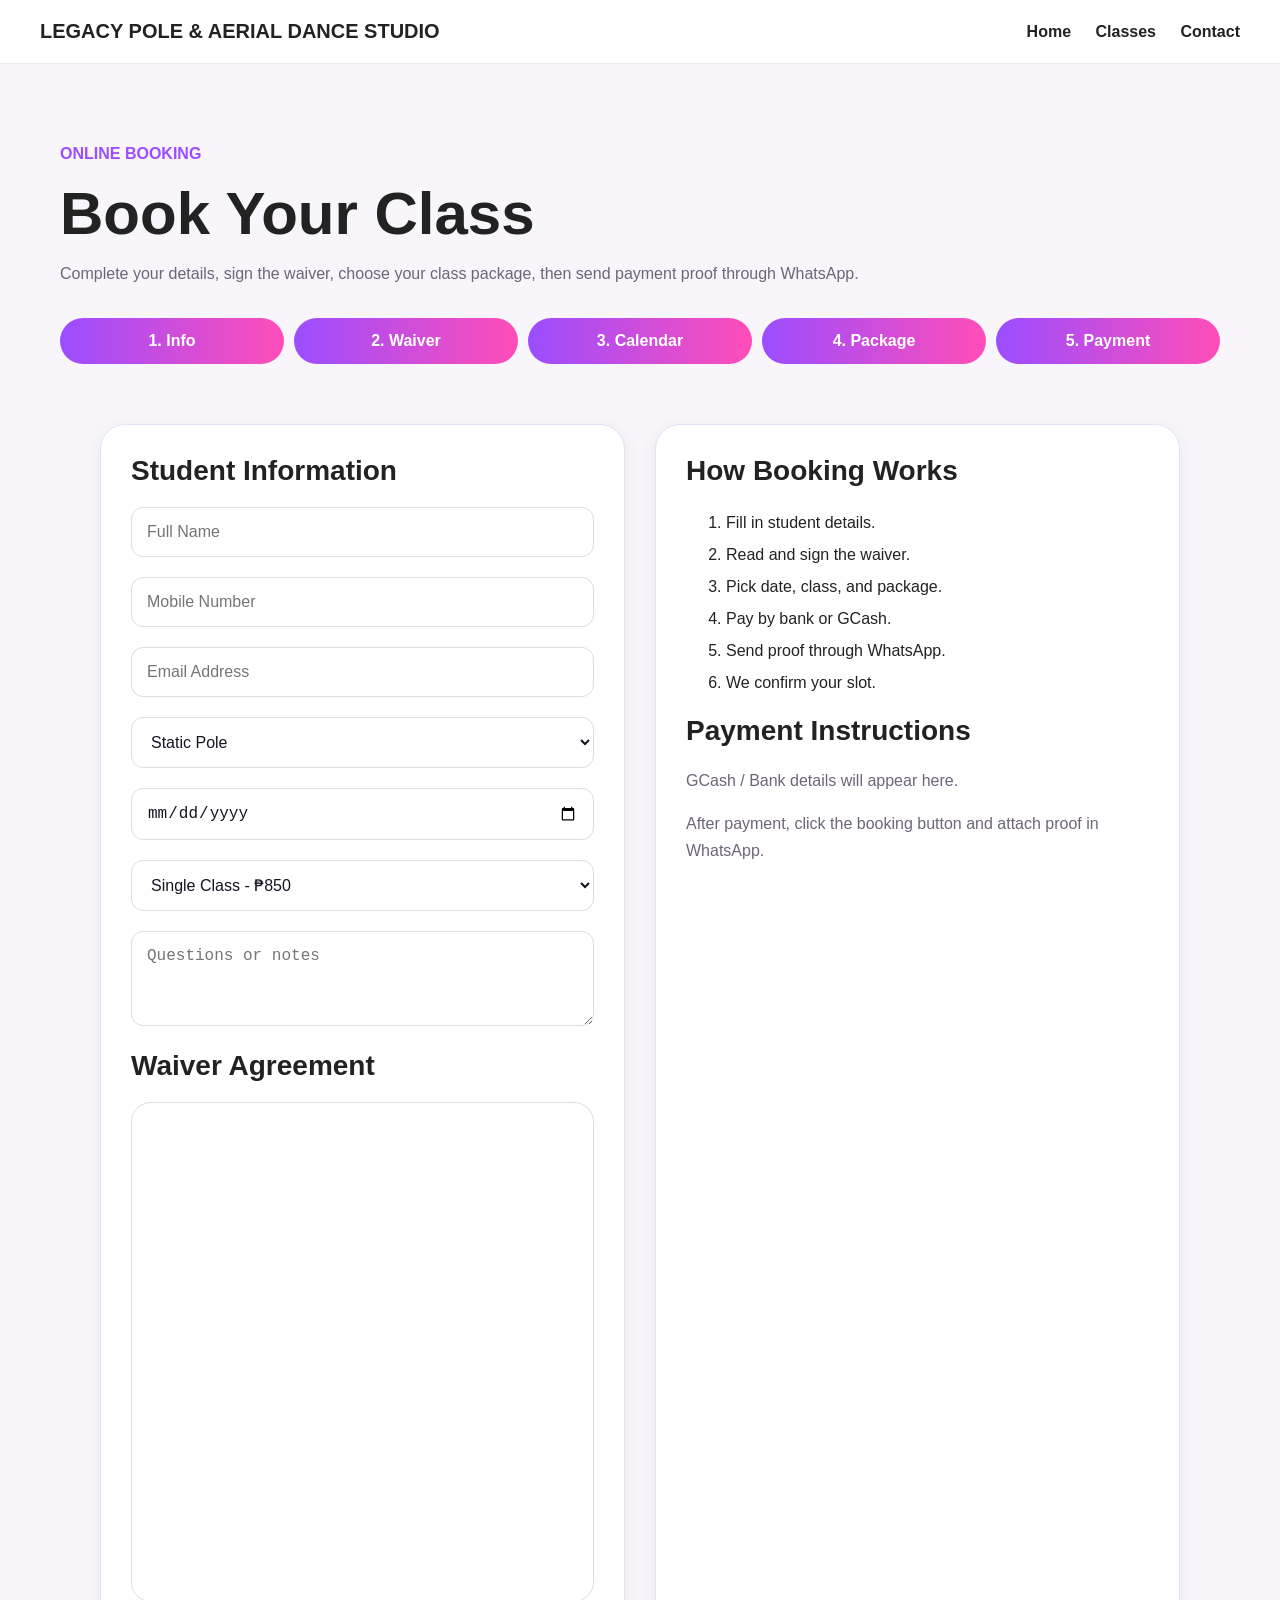
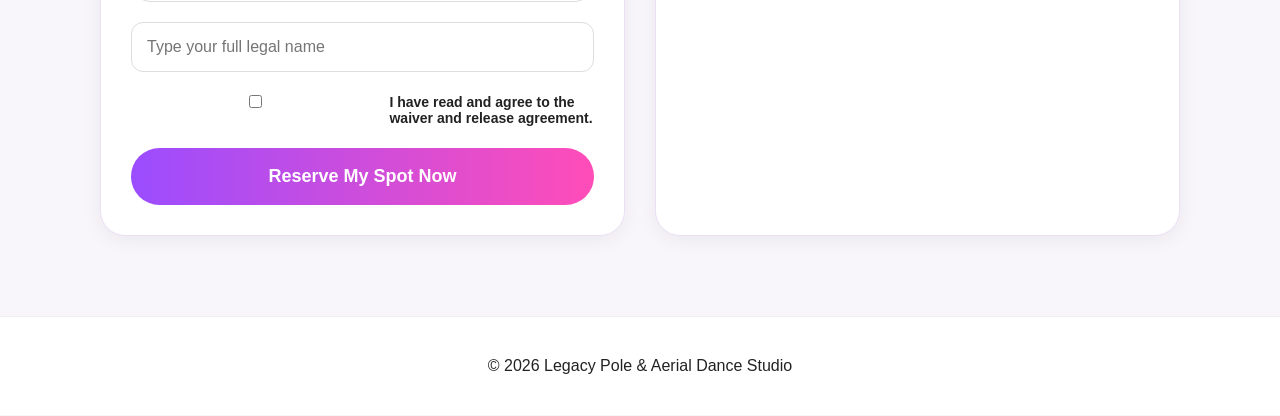
==== commit 098bb393: "Update booking.html" ====
--- a/booking.html
+++ b/booking.html
@@ -1 +1,366 @@
-<!doctype html><html lang="en"><head><meta charset="UTF-8"><meta name="viewport" content="width=device-width,initial-scale=1.0"><title>Book Online | Legacy Pole & Aerial Dance Studio Tanza</title><meta name="description" content="Book your pole dance or aerial hoop class online in Tanza, Cavite. Complete student details, waiver, class package, and payment confirmation."><meta name="robots" content="index, follow"><link rel="canonical" href="https://arnseyy78-stack.github.io/pole-studio-site/booking.html"><meta property="og:title" content="Book Online | Legacy Pole & Aerial Dance Studio Tanza"><meta property="og:description" content="Book your pole dance or aerial hoop class online in Tanza, Cavite. Complete student details, waiver, class package, and payment confirmation."><meta property="og:type" content="website"><meta property="og:image" content="https://arnseyy78-stack.github.io/pole-studio-site/studio1.jpg.png"><link rel="stylesheet" href="styles.css"></head><body><header class="site-header"><div class="container nav"><a class="logo-card" href="index.html">LEGACY POLE & AERIAL DANCE STUDIO</a><nav class="nav-links"><a href="index.html">Home</a><a href="classes.html">Classes</a><a href="booking.html" class="book-pill">Book Now</a><a href="faq.html">FAQ</a><a href="contact.html">Contact</a></nav></div></header><main class="booking-wrap"><div class="container"><p class="eyebrow">Online Booking</p><h1>Book Your Class</h1><p>Complete your details, sign the waiver, choose your class, then send your booking and payment proof.</p><div class="progress"><div class="step-dot active">1. Info</div><div class="step-dot active">2. Waiver</div><div class="step-dot active">3. Calendar</div><div class="step-dot active">4. Package</div><div class="step-dot active">5. Payment</div></div><div class="booking-grid"><section class="panel"><form class="booking-form" onsubmit="event.preventDefault();validateAndSendBooking();"><h2>Student Information</h2><div class="form-row"><div><label for="name">Full Name</label><input id="name" required></div><div><label for="phone">Mobile Number</label><input id="phone" type="tel" required></div></div><label for="email">Email Address</label><input id="email" type="email" required><h2>Waiver Agreement</h2><iframe class="waiver-frame" src="Legacy_Pole_Aerial_Waiver.pdf" title="Student waiver"></iframe><label for="signature">Digital Signature</label><input id="signature" placeholder="Type your full legal name" required><label class="checkline"><input id="waiverAgree" type="checkbox" required> I have read, understood, and agree to the waiver and release agreement.</label><h2>Choose Class & Schedule</h2><label for="classType">Class Type</label><select id="classType" required><option value="">Select class</option><option>Static Pole</option><option>Spinny Heels Pole</option><option>Aerial Hoop</option><option>Private Class</option></select><div class="form-row"><div><label for="bookingDate">Preferred Date</label><input id="bookingDate" type="date" required></div><div><label for="bookingTime">Preferred Time</label><select id="bookingTime" required><option value="">Select time</option><option>10:00 AM</option><option>1:00 PM</option><option>4:00 PM</option><option>7:00 PM</option></select></div></div><h2>Class Package</h2><div class="form-row"><div><label for="packageType">Package</label><select id="packageType" required><option value="">Select package</option><option>Single Class</option><option>4-Class Package</option><option>8-Class Package</option><option>Private Class</option></select></div><div><label for="students">Number of Students</label><input id="students" type="number" min="1" max="10" value="1" required></div></div><div class="payment-box"><strong>Total:</strong> <span id="priceDisplay">Select a package to see the total.</span></div><h2>Payment</h2><div class="notice"><strong>Payment:</strong> Add your bank or GCash QR here later. Booking is confirmed only after payment proof is sent and verified.</div><label for="notes">Notes / Questions</label><textarea id="notes"></textarea><button class="btn btn-primary" type="submit">Send Booking & Payment Proof</button><div id="confirmation" class="confirmation hidden">Thank you. WhatsApp will open so you can send your details and payment proof.</div></form></section><aside class="panel"><h2>How Booking Works</h2><p><strong>1.</strong> Fill in student details.</p><p><strong>2.</strong> Read and sign the waiver.</p><p><strong>3.</strong> Pick date, time, class, and package.</p><p><strong>4.</strong> Pay by bank/GCash.</p><p><strong>5.</strong> Send proof through WhatsApp.</p><p><strong>6.</strong> We confirm your slot.</p></aside></div></div></main><footer class="footer"><div class="container">© 2026 Legacy Pole & Aerial Dance Studio · Tanza, Cavite</div></footer><script src="booking.js"></script></body></html>+<!DOCTYPE html>
+<html lang="en">
+<head>
+<meta charset="UTF-8">
+<meta name="viewport" content="width=device-width, initial-scale=1.0">
+
+<title>Book Pole Classes | Legacy Pole & Aerial Dance Studio Cavite</title>
+
+<meta name="description" content="Book pole dance and aerial classes in Cavite at Legacy Pole & Aerial Dance Studio. Secure online booking, waiver agreement, class packages, and payment instructions.">
+
+<meta name="keywords" content="Pole Dance Cavite, Aerial Dance Cavite, Pole Studio Tanza, Pole Classes Philippines, Legacy Pole Studio, Pole Fitness Cavite">
+
+<link rel="stylesheet" href="styles.css">
+
+<style>
+
+body{
+font-family:Arial,sans-serif;
+margin:0;
+background:#f8f5fb;
+color:#222;
+}
+
+header{
+background:#fff;
+padding:20px 40px;
+display:flex;
+justify-content:space-between;
+align-items:center;
+border-bottom:1px solid #eee;
+position:sticky;
+top:0;
+z-index:999;
+}
+
+.logo{
+font-weight:bold;
+font-size:20px;
+}
+
+nav a{
+margin-left:20px;
+text-decoration:none;
+color:#222;
+font-weight:bold;
+}
+
+.hero{
+padding:60px 20px 30px;
+max-width:1200px;
+margin:auto;
+}
+
+.hero h1{
+font-size:60px;
+margin-bottom:10px;
+}
+
+.steps{
+display:grid;
+grid-template-columns:repeat(5,1fr);
+gap:10px;
+margin-top:30px;
+}
+
+.step{
+background:linear-gradient(90deg,#9b4dff,#ff4db8);
+color:white;
+padding:14px;
+text-align:center;
+border-radius:30px;
+font-weight:bold;
+}
+
+.container{
+max-width:1200px;
+margin:auto;
+display:grid;
+grid-template-columns:1fr 1fr;
+gap:30px;
+padding:30px 20px 80px;
+}
+
+.card{
+background:white;
+padding:30px;
+border-radius:25px;
+box-shadow:0 4px 20px rgba(0,0,0,0.06);
+}
+
+h2{
+font-size:28px;
+margin-bottom:20px;
+}
+
+input,select,textarea{
+width:100%;
+padding:15px;
+margin-bottom:20px;
+border-radius:12px;
+border:1px solid #ddd;
+font-size:16px;
+box-sizing:border-box;
+}
+
+button{
+width:100%;
+padding:18px;
+border:none;
+border-radius:40px;
+background:linear-gradient(90deg,#9b4dff,#ff4db8);
+color:white;
+font-size:18px;
+font-weight:bold;
+cursor:pointer;
+}
+
+button:hover{
+opacity:0.9;
+}
+
+.pdf-box{
+height:500px;
+border-radius:20px;
+overflow:hidden;
+border:1px solid #ddd;
+margin-bottom:20px;
+}
+
+iframe{
+width:100%;
+height:100%;
+border:none;
+}
+
+.check{
+display:flex;
+align-items:center;
+gap:10px;
+margin-bottom:20px;
+}
+
+footer{
+text-align:center;
+padding:40px;
+background:white;
+border-top:1px solid #eee;
+}
+
+@media(max-width:900px){
+
+.hero h1{
+font-size:42px;
+}
+
+.steps{
+grid-template-columns:1fr;
+}
+
+.container{
+grid-template-columns:1fr;
+}
+
+}
+
+</style>
+
+</head>
+
+<body>
+
+<header>
+
+<div class="logo">
+LEGACY POLE & AERIAL DANCE STUDIO
+</div>
+
+<nav>
+<a href="index.html">Home</a>
+<a href="classes.html">Classes</a>
+<a href="contact.html">Contact</a>
+</nav>
+
+</header>
+
+<section class="hero">
+
+<p style="color:#9b4dff;font-weight:bold;">
+ONLINE BOOKING
+</p>
+
+<h1>Book Your Class</h1>
+
+<p>
+Complete your details, sign the waiver, choose your class package, then send payment proof through WhatsApp.
+</p>
+
+<div class="steps">
+<div class="step">1. Info</div>
+<div class="step">2. Waiver</div>
+<div class="step">3. Calendar</div>
+<div class="step">4. Package</div>
+<div class="step">5. Payment</div>
+</div>
+
+</section>
+
+<section class="container">
+
+<div class="card">
+
+<h2>Student Information</h2>
+
+<input type="text" id="name" placeholder="Full Name">
+
+<input type="text" id="phone" placeholder="Mobile Number">
+
+<input type="email" id="email" placeholder="Email Address">
+
+<select id="classType">
+<option>Static Pole</option>
+<option>Spin Pole</option>
+<option>Heels Pole</option>
+<option>Aerial Class</option>
+</select>
+
+<input type="date" id="day">
+
+<select id="package">
+<option>Single Class - ₱850</option>
+<option>5 Class Package</option>
+<option>10 Class Package</option>
+</select>
+
+<textarea id="notes" placeholder="Questions or notes"></textarea>
+
+<h2>Waiver Agreement</h2>
+
+<div class="pdf-box">
+<iframe src="Legacy_Pole_Aerial_Waiver.pdf"></iframe>
+</div>
+
+<input type="text" id="signature" placeholder="Type your full legal name">
+
+<div class="check">
+<input type="checkbox" id="waiverAgree">
+<label>I have read and agree to the waiver and release agreement.</label>
+</div>
+
+<button onclick="validateWaiver()">
+Reserve My Spot Now
+</button>
+
+</div>
+
+<div class="card">
+
+<h2>How Booking Works</h2>
+
+<ol style="line-height:2;">
+<li>Fill in student details.</li>
+<li>Read and sign the waiver.</li>
+<li>Pick date, class, and package.</li>
+<li>Pay by bank or GCash.</li>
+<li>Send proof through WhatsApp.</li>
+<li>We confirm your slot.</li>
+</ol>
+
+<h2>Payment Instructions</h2>
+
+<p>
+GCash / Bank details will appear here.
+</p>
+
+<p>
+After payment, click the booking button and attach proof in WhatsApp.
+</p>
+
+</div>
+
+</section>
+
+<footer>
+
+© 2026 Legacy Pole & Aerial Dance Studio
+
+</footer>
+
+<script>
+
+function validateWaiver(){
+
+const waiverChecked =
+document.getElementById("waiverAgree").checked;
+
+const signature =
+document.getElementById("signature").value.trim();
+
+if(!waiverChecked){
+alert("Please agree to the waiver before booking.");
+return;
+}
+
+if(signature === ""){
+alert("Please enter your digital signature.");
+return;
+}
+
+sendBooking();
+
+}
+
+function sendBooking(){
+
+const name =
+document.getElementById("name").value;
+
+const phone =
+document.getElementById("phone").value;
+
+const email =
+document.getElementById("email").value;
+
+const classType =
+document.getElementById("classType").value;
+
+const day =
+document.getElementById("day").value;
+
+const packageType =
+document.getElementById("package").value;
+
+const notes =
+document.getElementById("notes").value;
+
+const signature =
+document.getElementById("signature").value;
+
+const message =
+`NEW BOOKING REQUEST
+
+Name: ${name}
+Phone: ${phone}
+Email: ${email}
+
+Class: ${classType}
+Date: ${day}
+Package: ${packageType}
+
+Digital Signature:
+${signature}
+
+Notes:
+${notes}`;
+
+window.open(
+`https://wa.me/639063782296?text=${encodeURIComponent(message)}`,
+'_blank'
+);
+
+}
+
+</script>
+
+</body>
+</html>
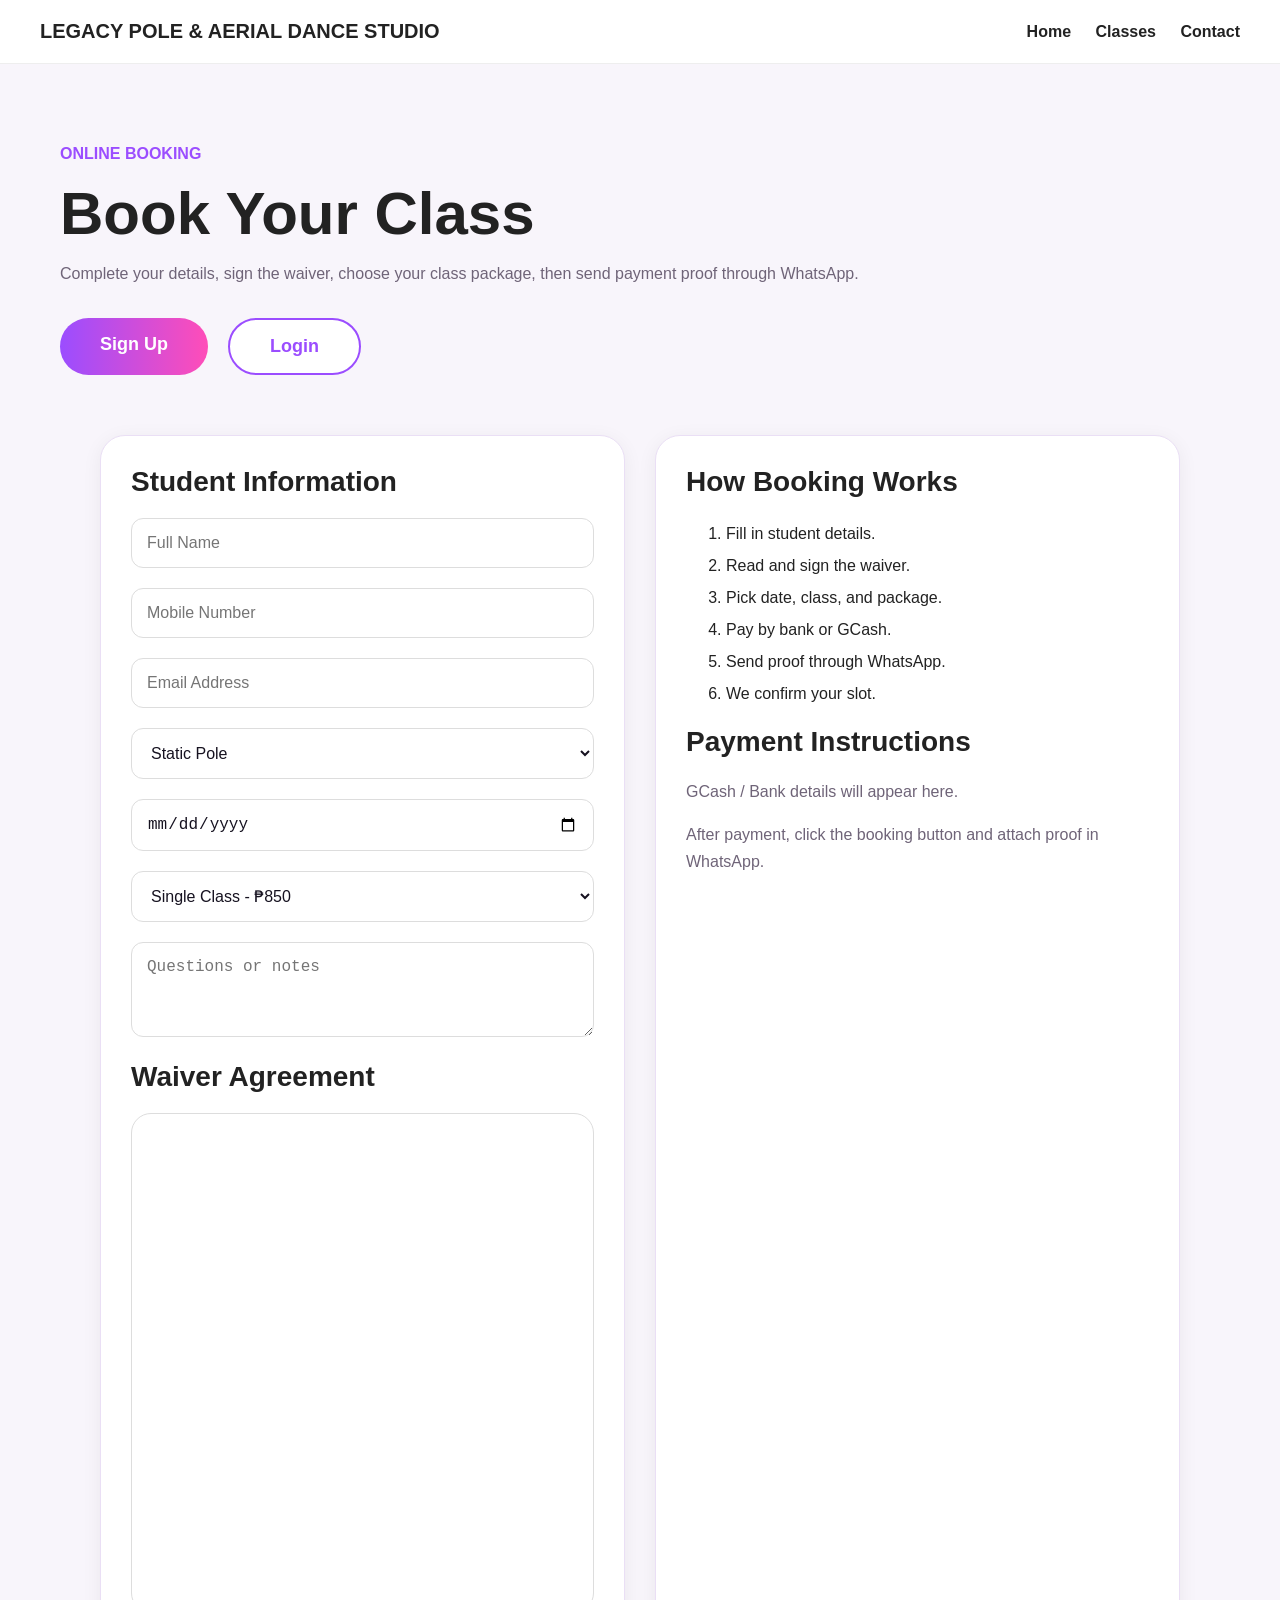
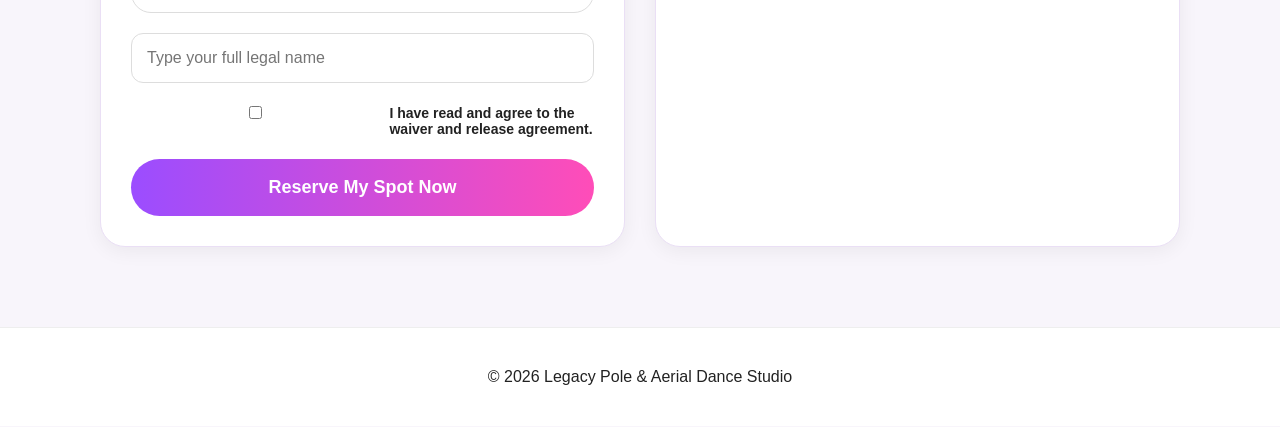
==== commit 5c183df1: "Update booking.html" ====
--- a/booking.html
+++ b/booking.html
@@ -162,7 +162,34 @@
 }
 
 }
-
+.start-options{
+display:flex;
+gap:20px;
+margin-top:30px;
+}
+
+.start-action{
+display:inline-block;
+padding:16px 40px;
+border-radius:40px;
+background:linear-gradient(90deg,#9b4dff,#ff4db8);
+color:white;
+text-decoration:none;
+font-weight:bold;
+font-size:18px;
+}
+
+.start-action.secondary{
+background:white;
+color:#9b4dff;
+border:2px solid #9b4dff;
+}
+
+@media(max-width:900px){
+.start-options{
+flex-direction:column;
+}
+}
 </style>
 
 </head>
@@ -195,12 +222,9 @@
 Complete your details, sign the waiver, choose your class package, then send payment proof through WhatsApp.
 </p>
 
-<div class="steps">
-<div class="step">1. Info</div>
-<div class="step">2. Waiver</div>
-<div class="step">3. Calendar</div>
-<div class="step">4. Package</div>
-<div class="step">5. Payment</div>
+<div class="start-options">
+  <a href="signup.html" class="start-action">Sign Up</a>
+  <a href="login.html" class="start-action secondary">Login</a>
 </div>
 
 </section>
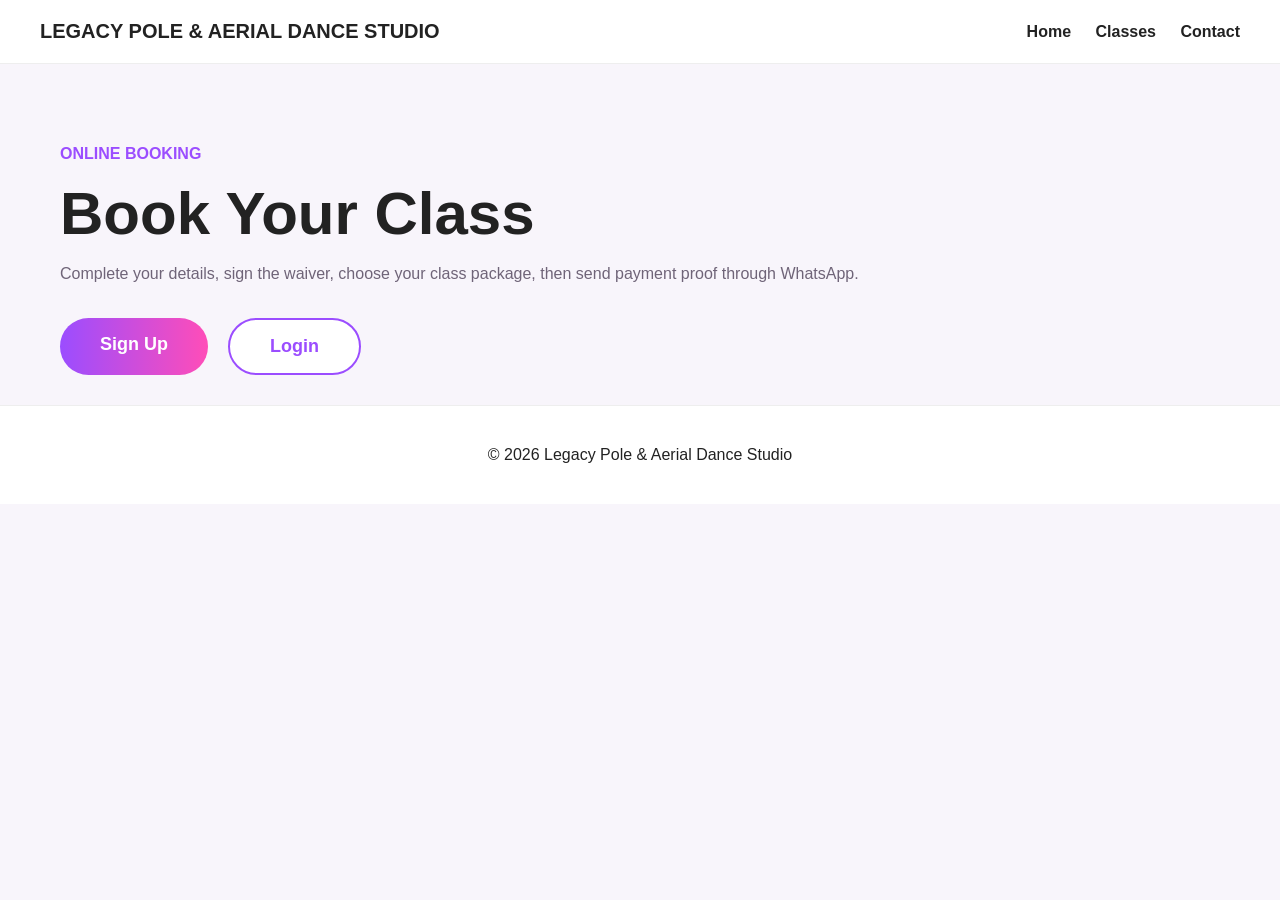
==== commit b9642e40: "Update booking.html" ====
--- a/booking.html
+++ b/booking.html
@@ -229,80 +229,6 @@
 
 </section>
 
-<section class="container">
-
-<div class="card">
-
-<h2>Student Information</h2>
-
-<input type="text" id="name" placeholder="Full Name">
-
-<input type="text" id="phone" placeholder="Mobile Number">
-
-<input type="email" id="email" placeholder="Email Address">
-
-<select id="classType">
-<option>Static Pole</option>
-<option>Spin Pole</option>
-<option>Heels Pole</option>
-<option>Aerial Class</option>
-</select>
-
-<input type="date" id="day">
-
-<select id="package">
-<option>Single Class - ₱850</option>
-<option>5 Class Package</option>
-<option>10 Class Package</option>
-</select>
-
-<textarea id="notes" placeholder="Questions or notes"></textarea>
-
-<h2>Waiver Agreement</h2>
-
-<div class="pdf-box">
-<iframe src="Legacy_Pole_Aerial_Waiver.pdf"></iframe>
-</div>
-
-<input type="text" id="signature" placeholder="Type your full legal name">
-
-<div class="check">
-<input type="checkbox" id="waiverAgree">
-<label>I have read and agree to the waiver and release agreement.</label>
-</div>
-
-<button onclick="validateWaiver()">
-Reserve My Spot Now
-</button>
-
-</div>
-
-<div class="card">
-
-<h2>How Booking Works</h2>
-
-<ol style="line-height:2;">
-<li>Fill in student details.</li>
-<li>Read and sign the waiver.</li>
-<li>Pick date, class, and package.</li>
-<li>Pay by bank or GCash.</li>
-<li>Send proof through WhatsApp.</li>
-<li>We confirm your slot.</li>
-</ol>
-
-<h2>Payment Instructions</h2>
-
-<p>
-GCash / Bank details will appear here.
-</p>
-
-<p>
-After payment, click the booking button and attach proof in WhatsApp.
-</p>
-
-</div>
-
-</section>
 
 <footer>
 
